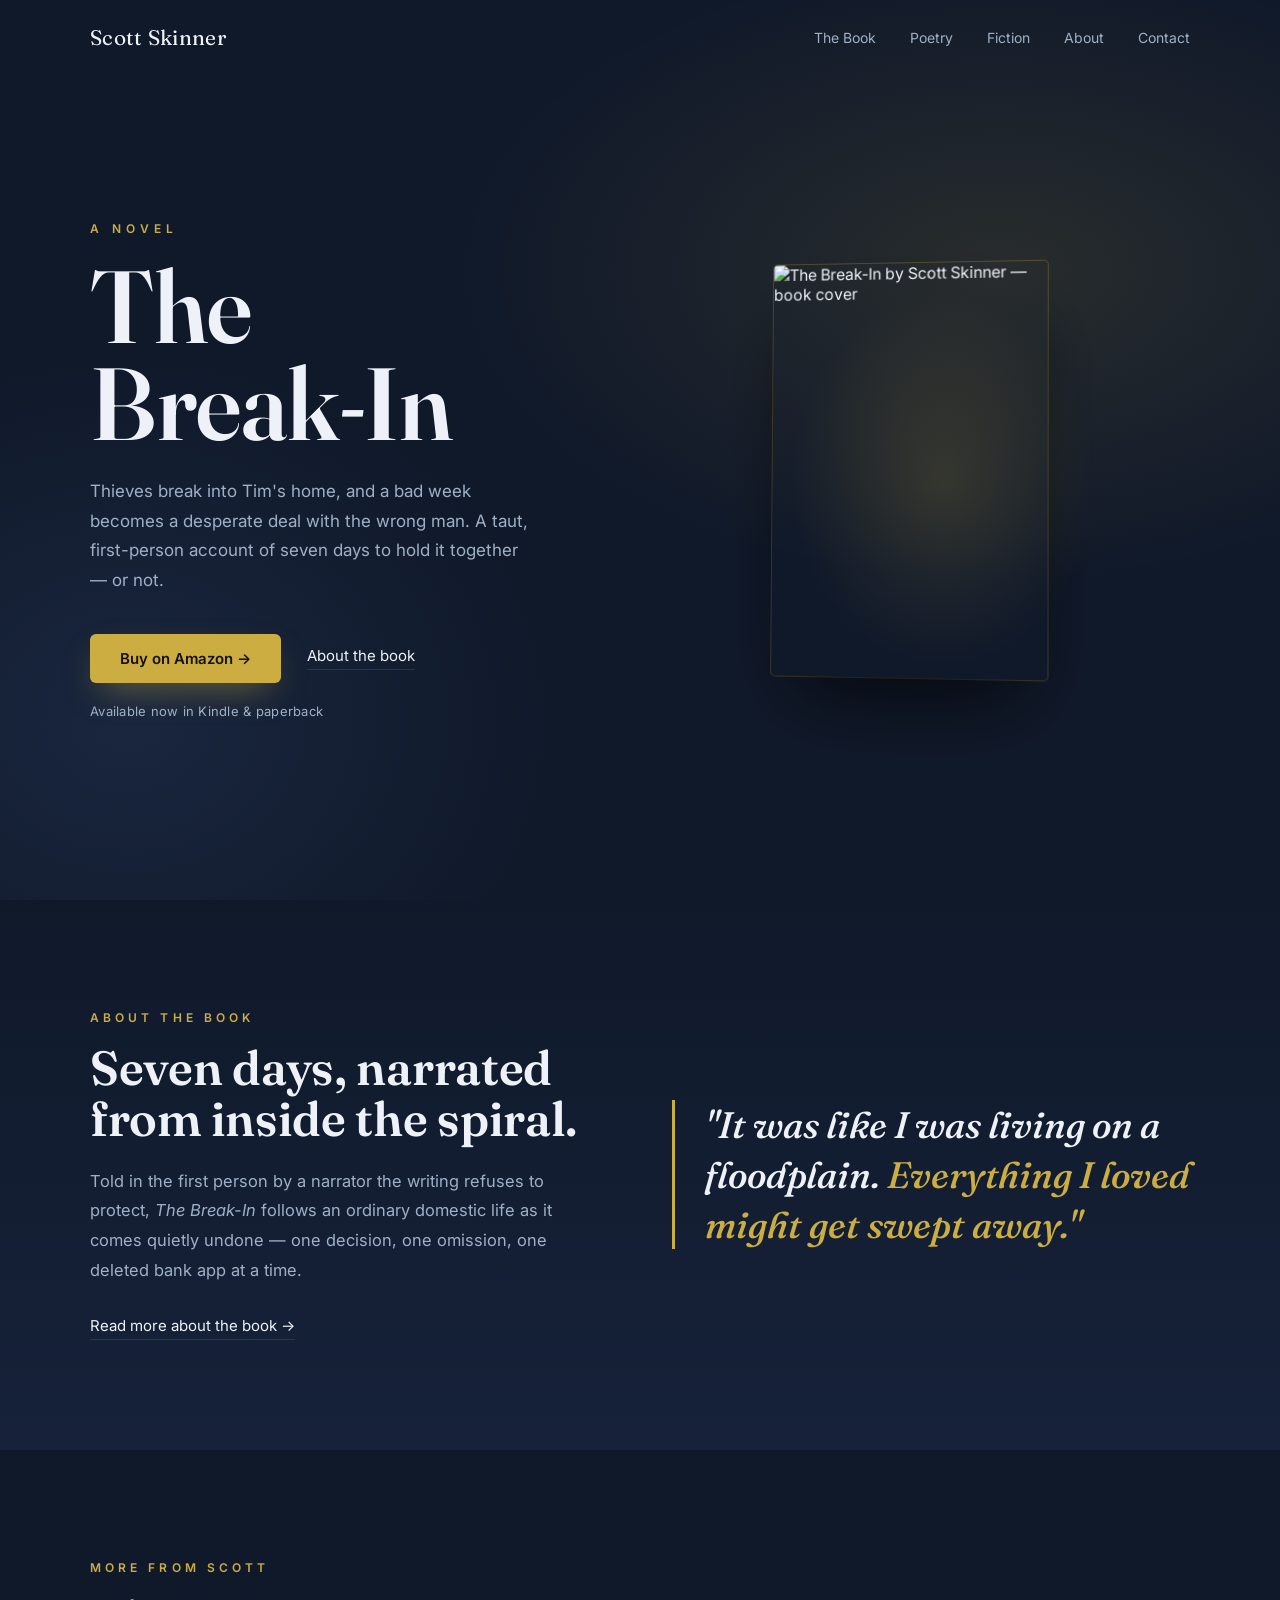
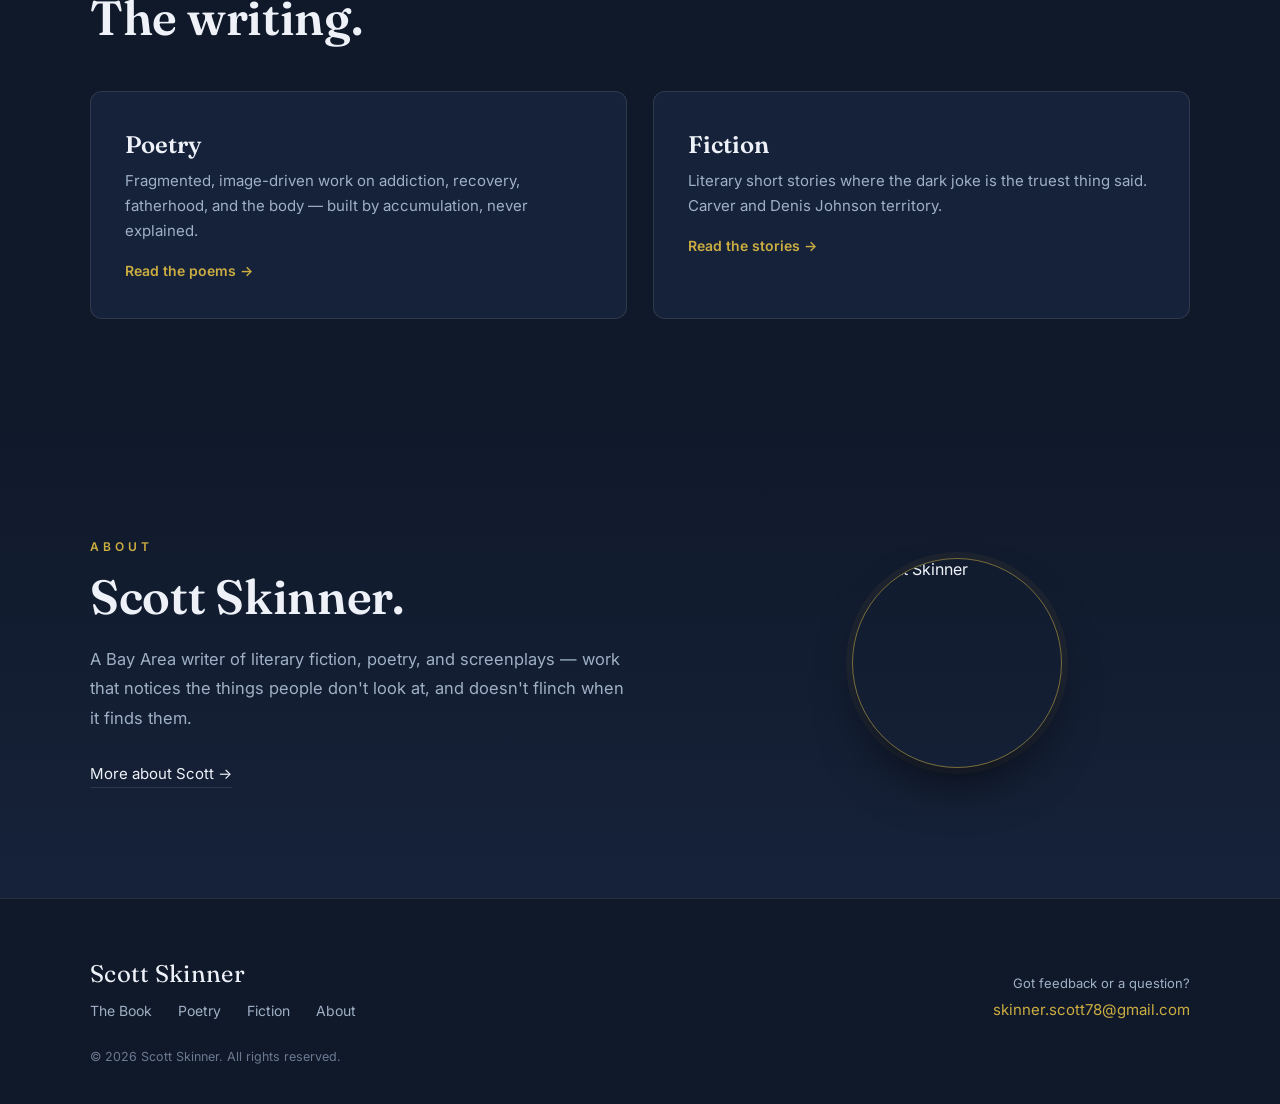
==== index.html @ f98c335e "Add files via upload" ====
<!DOCTYPE html>
<html lang="en">
<head>
<meta charset="UTF-8">
<meta name="viewport" content="width=device-width, initial-scale=1.0">
<title>Scott Skinner — Writer</title>
<meta name="description" content="Scott Skinner — Bay Area writer of literary fiction, poetry, and screenplays. Author of the debut novel The Break-In.">
<link rel="preconnect" href="https://fonts.googleapis.com">
<link rel="preconnect" href="https://fonts.gstatic.com" crossorigin>
<link href="https://fonts.googleapis.com/css2?family=Fraunces:ital,opsz,wght@0,9..144,400;0,9..144,600;0,9..144,700;1,9..144,500&family=Inter:wght@400;500;600&display=swap" rel="stylesheet">
<link rel="stylesheet" href="style.css">
</head>
<body id="top">

<header id="hdr">
  <div class="wrap">
    <nav>
      <a href="index.html" class="brand">Scott Skinner</a>
      <div class="navlinks">
        <a href="book.html">The Book</a>
        <a href="https://blog.skinnerscott.com/blog?category=Poetry">Poetry</a>
        <a href="https://blog.skinnerscott.com/blog?category=Fiction">Fiction</a>
        <a href="about.html">About</a>
        <a href="#contact">Contact</a>
      </div>
      <button class="menu-btn" aria-label="Menu">☰</button>
    </nav>
  </div>
</header>

<main>
  <!-- HERO -->
  <section class="hero">
    <div class="wrap hero-grid">
      <div>
        <div class="eyebrow reveal">A novel</div>
        <h1 class="title reveal d1">The<br>Break-In</h1>
        <p class="lede reveal d2">Thieves break into Tim's home, and a bad week becomes a desperate deal with the wrong man. A taut, first-person account of seven days to hold it together — or not.</p>
        <div class="cta-row reveal d3">
          <a class="btn-gold" href="https://www.amazon.com/dp/B0H1LV3DS9" target="_blank" rel="noopener">Buy on Amazon →</a>
          <a class="btn-ghost" href="book.html">About the book</a>
        </div>
        <div class="formats reveal d3">Available now in Kindle &amp; paperback</div>
      </div>
      <div class="cover-wrap reveal d2">
        <a href="book.html"><img class="cover" alt="The Break-In by Scott Skinner — book cover"
          src="https://images.squarespace-cdn.com/content/v1/5fe2875d1dd9ae186b6ea6d9/cb7688f3-67c5-44fe-8488-13630094ca72/The-Break-In-Generic.jpg?format=1000w"></a>
      </div>
    </div>
  </section>

  <!-- BOOK TEASER -->
  <section class="band book">
    <div class="wrap split">
      <div class="reveal">
        <div class="kicker">About the book</div>
        <h2>Seven days, narrated from inside the spiral.</h2>
        <p>Told in the first person by a narrator the writing refuses to protect, <em>The Break-In</em> follows an ordinary domestic life as it comes quietly undone — one decision, one omission, one deleted bank app at a time.</p>
        <div class="cta-row reveal d2" style="margin-top:30px"><a class="btn-ghost" href="book.html">Read more about the book →</a></div>
      </div>
      <div class="pullquote reveal d2">"It was like I was living on a floodplain. <span>Everything I loved might get swept away."</span></div>
    </div>
  </section>

  <!-- WRITING -->
  <section class="band" id="writing">
    <div class="wrap">
      <div class="kicker reveal">More from Scott</div>
      <h2 class="reveal d1">The writing.</h2>
      <div class="cards">
        <a class="card reveal d1" href="https://blog.skinnerscott.com/blog?category=Poetry">
          <h3>Poetry</h3>
          <p>Fragmented, image-driven work on addiction, recovery, fatherhood, and the body — built by accumulation, never explained.</p>
          <span class="arrow">Read the poems →</span>
        </a>
        <a class="card reveal d2" href="https://blog.skinnerscott.com/blog?category=Fiction">
          <h3>Fiction</h3>
          <p>Literary short stories where the dark joke is the truest thing said. Carver and Denis Johnson territory.</p>
          <span class="arrow">Read the stories →</span>
        </a>
      </div>
    </div>
  </section>

  <!-- ABOUT TEASER -->
  <section class="band book">
    <div class="wrap split lean-left">
      <div class="reveal d1">
        <div class="kicker">About</div>
        <h2>Scott Skinner.</h2>
        <p>A Bay Area writer of literary fiction, poetry, and screenplays — work that notices the things people don't look at, and doesn't flinch when it finds them.</p>
        <div class="cta-row reveal d2" style="margin-top:30px"><a class="btn-ghost" href="about.html">More about Scott →</a></div>
      </div>
      <div class="reveal d2" style="justify-self:center"><img class="portrait" src="https://images.squarespace-cdn.com/content/v1/5fe2875d1dd9ae186b6ea6d9/2b945056-6d78-41c4-bef8-69c7791316b8/IMG_3403.jpeg?format=600w" alt="Scott Skinner"></div>
    </div>
  </section>
</main>

<footer id="contact">
  <div class="wrap">
    <div class="foot">
      <div>
        <a href="index.html" class="brand">Scott Skinner</a>
        <div class="foot-links">
          <a href="book.html">The Book</a>
          <a href="https://blog.skinnerscott.com/blog?category=Poetry">Poetry</a>
          <a href="https://blog.skinnerscott.com/blog?category=Fiction">Fiction</a>
          <a href="about.html">About</a>
        </div>
      </div>
      <div style="text-align:right">
        <div style="font-size:13px;color:var(--muted);margin-bottom:8px">Got feedback or a question?</div>
        <a class="mail" href="mailto:skinner.scott78@gmail.com">skinner.scott78@gmail.com</a>
      </div>
    </div>
    <div class="copy">© <span id="yr"></span> Scott Skinner. All rights reserved.</div>
  </div>
</footer>

<script src="site.js"></script>
</body>
</html>
---- style.css ----
/* ===================================================================
   Scott Skinner — shared site styles
   Edit colours, type, and spacing here once; all pages update.
   =================================================================== */
:root{
  --navy:#10192a;
  --navy-2:#16223a;
  --navy-3:#1d2c47;
  --gold:#cbad41;
  --gold-soft:#d8bf63;
  --ink:#eef2f8;
  --muted:#9fb0c6;
  --line:rgba(255,255,255,.10);
  --serif:'Fraunces',Georgia,serif;
  --sans:'Inter',system-ui,sans-serif;
}
*{margin:0;padding:0;box-sizing:border-box}
html{scroll-behavior:smooth}
body{font-family:var(--sans);background:var(--navy);color:var(--ink);-webkit-font-smoothing:antialiased;overflow-x:hidden}
a{color:inherit;text-decoration:none}
img{display:block;max-width:100%}
.wrap{max-width:1180px;margin:0 auto;padding:0 40px}

/* ---------- nav ---------- */
header{position:fixed;top:0;left:0;right:0;z-index:50;transition:background .4s ease,backdrop-filter .4s ease,border-color .4s ease;border-bottom:1px solid transparent}
header.scrolled{background:rgba(16,25,42,.85);backdrop-filter:blur(12px);border-bottom:1px solid var(--line)}
nav{display:flex;align-items:center;justify-content:space-between;height:74px}
.brand{font-family:var(--serif);font-size:21px;letter-spacing:.3px}
.navlinks{display:flex;gap:34px;font-size:14px;color:var(--muted)}
.navlinks a{position:relative;transition:color .25s}
.navlinks a::after{content:"";position:absolute;left:0;bottom:-6px;height:1px;width:0;background:var(--gold);transition:width .28s ease}
.navlinks a:hover{color:var(--ink)}
.navlinks a:hover::after{width:100%}
.navlinks a.active{color:var(--gold)}
.menu-btn{display:none;background:none;border:0;color:var(--ink);font-size:24px;cursor:pointer}

/* ---------- buttons ---------- */
.btn-gold{display:inline-flex;align-items:center;gap:10px;background:var(--gold);color:#15110a;font-weight:600;font-size:15px;padding:15px 30px;border-radius:6px;transition:transform .2s ease,box-shadow .3s ease,background .25s;box-shadow:0 14px 34px -12px rgba(203,173,65,.55)}
.btn-gold:hover{transform:translateY(-2px);background:var(--gold-soft);box-shadow:0 20px 44px -12px rgba(203,173,65,.7)}
.btn-ghost{font-size:15px;color:var(--ink);border-bottom:1px solid var(--line);padding-bottom:4px;transition:border-color .25s,color .25s}
.btn-ghost:hover{border-color:var(--gold);color:var(--gold)}

/* ---------- generic section ---------- */
section.band{padding:110px 0;position:relative}
.kicker{font-size:12px;font-weight:600;letter-spacing:.34em;text-transform:uppercase;color:var(--gold);margin-bottom:18px}
.eyebrow{font-size:12px;font-weight:600;letter-spacing:.42em;text-transform:uppercase;color:var(--gold);margin-bottom:22px}
h1.title{font-family:var(--serif);font-weight:600;font-size:clamp(3.2rem,8vw,6.4rem);line-height:.94;letter-spacing:-.5px}
h2{font-family:var(--serif);font-weight:600;font-size:clamp(2rem,4vw,3rem);line-height:1.06;letter-spacing:-.3px}
.lede{margin-top:26px;max-width:440px;font-size:17px;line-height:1.75;color:var(--muted)}
.formats{margin-top:20px;font-size:13px;color:var(--muted);letter-spacing:.02em}
.page-pad{padding-top:74px}

/* ---------- hero (home) ---------- */
.hero{position:relative;min-height:100vh;display:flex;align-items:center;padding:120px 0 80px;overflow:hidden}
.hero::before{content:"";position:absolute;inset:0;background:radial-gradient(900px 520px at 78% 30%,rgba(203,173,65,.13),transparent 60%),radial-gradient(700px 600px at 10% 80%,rgba(29,44,71,.7),transparent 60%);pointer-events:none}
.hero-grid{position:relative;display:grid;grid-template-columns:1.05fr .95fr;gap:60px;align-items:center;width:100%}
.cta-row{margin-top:38px;display:flex;align-items:center;gap:26px;flex-wrap:wrap}

/* ---------- cover art ---------- */
.cover-wrap{justify-self:center;position:relative}
.cover-wrap::after{content:"";position:absolute;inset:-30px -30px -50px;background:radial-gradient(closest-side,rgba(203,173,65,.16),transparent 75%);z-index:-1}
.cover{width:min(360px,80%);aspect-ratio:1/1.5;object-fit:cover;border-radius:4px;box-shadow:0 40px 80px -24px rgba(0,0,0,.75),0 0 0 1px rgba(203,173,65,.28);transform:perspective(1400px) rotateY(-7deg) rotateX(2deg);transition:transform .6s cubic-bezier(.2,.7,.2,1)}
.cover-wrap:hover .cover{transform:perspective(1400px) rotateY(0) rotateX(0)}

/* ---------- pull quote ---------- */
.pullquote{font-family:var(--serif);font-style:italic;font-weight:500;font-size:clamp(1.6rem,3vw,2.3rem);line-height:1.35;color:var(--ink);border-left:3px solid var(--gold);padding-left:30px}
.pullquote span{color:var(--gold)}

/* ---------- two-column band ---------- */
.split{display:grid;grid-template-columns:1fr 1fr;gap:64px;align-items:center}
.split.lean-left{grid-template-columns:1.1fr .9fr}
.split p,.prose p{margin-top:22px;font-size:16.5px;line-height:1.8;color:var(--muted);max-width:540px}
.book{background:linear-gradient(180deg,var(--navy),var(--navy-2))}

/* ---------- cards ---------- */
.cards{display:grid;grid-template-columns:repeat(2,1fr);gap:26px;margin-top:48px}
.cards.three{grid-template-columns:repeat(3,1fr)}
.card{display:block;background:var(--navy-2);border:1px solid var(--line);border-radius:12px;padding:38px 34px;transition:transform .3s ease,border-color .3s ease,background .3s}
.card:hover{transform:translateY(-4px);border-color:rgba(203,173,65,.5);background:var(--navy-3)}
.card h3{font-family:var(--serif);font-weight:600;font-size:1.5rem;margin-bottom:10px}
.card p{color:var(--muted);font-size:15px;line-height:1.65}
.card .arrow{display:inline-block;margin-top:18px;color:var(--gold);font-size:14px;font-weight:600}

/* ---------- detail list (book page) ---------- */
.details{margin-top:34px;border-top:1px solid var(--line)}
.details div{display:flex;justify-content:space-between;gap:20px;padding:15px 0;border-bottom:1px solid var(--line);font-size:15px}
.details dt{color:var(--muted)}
.details dd{color:var(--ink);text-align:right}

/* ---------- cta band ---------- */
.cta-band{background:linear-gradient(180deg,var(--navy-2),var(--navy));text-align:center}
.cta-band h2{max-width:680px;margin:0 auto}
.cta-band .cta-row{justify-content:center;margin-top:34px}

/* ---------- monogram ---------- */
.monogram{width:170px;height:170px;border-radius:50%;display:grid;place-items:center;border:1px solid rgba(203,173,65,.5);font-family:var(--serif);font-size:54px;color:var(--gold);background:radial-gradient(closest-side,rgba(203,173,65,.10),transparent)}

/* ---------- author portrait ---------- */
.portrait{width:210px;height:210px;border-radius:50%;object-fit:cover;object-position:50% 22%;border:1px solid rgba(203,173,65,.55);box-shadow:0 26px 54px -20px rgba(0,0,0,.75),0 0 0 6px rgba(203,173,65,.06)}

/* ---------- footer ---------- */
footer{background:var(--navy);border-top:1px solid var(--line);padding:60px 0 40px}
.foot{display:flex;justify-content:space-between;align-items:flex-end;gap:30px;flex-wrap:wrap}
.foot .brand{font-size:24px}
.foot a.mail{color:var(--gold);font-size:15px}
.foot-links{display:flex;gap:26px;font-size:14px;color:var(--muted);margin-top:14px;flex-wrap:wrap}
.copy{font-size:12.5px;color:#6b7a90;margin-top:30px}

/* ---------- reveal ---------- */
.reveal{opacity:0;transform:translateY(26px);transition:opacity .8s ease,transform .8s cubic-bezier(.2,.7,.2,1)}
.reveal.in{opacity:1;transform:none}
.d1{transition-delay:.08s}.d2{transition-delay:.16s}.d3{transition-delay:.24s}

/* ---------- responsive ---------- */
@media(max-width:880px){
  .wrap{padding:0 24px}
  .navlinks{display:none}
  .menu-btn{display:block}
  .hero-grid,.split,.split.lean-left{grid-template-columns:1fr;gap:48px}
  .cover-wrap{order:-1}
  .cover{transform:none}
  .cards,.cards.three{grid-template-columns:1fr;gap:24px}
  section.band{padding:80px 0}
  .foot{align-items:flex-start}
  .foot>div:last-child{text-align:left!important}
  .menu-btn{z-index:60;line-height:1}
  header.nav-open{background:rgba(16,25,42,.97);backdrop-filter:blur(12px);border-bottom:1px solid var(--line)}
  header.nav-open .navlinks{
    display:flex;flex-direction:column;gap:0;
    position:absolute;top:74px;left:0;right:0;
    background:var(--navy-2);border-bottom:1px solid var(--line);
    padding:4px 24px 16px;
  }
  header.nav-open .navlinks a{padding:15px 2px;font-size:16px;color:var(--ink);border-bottom:1px solid var(--line)}
  header.nav-open .navlinks a::after{display:none}
}
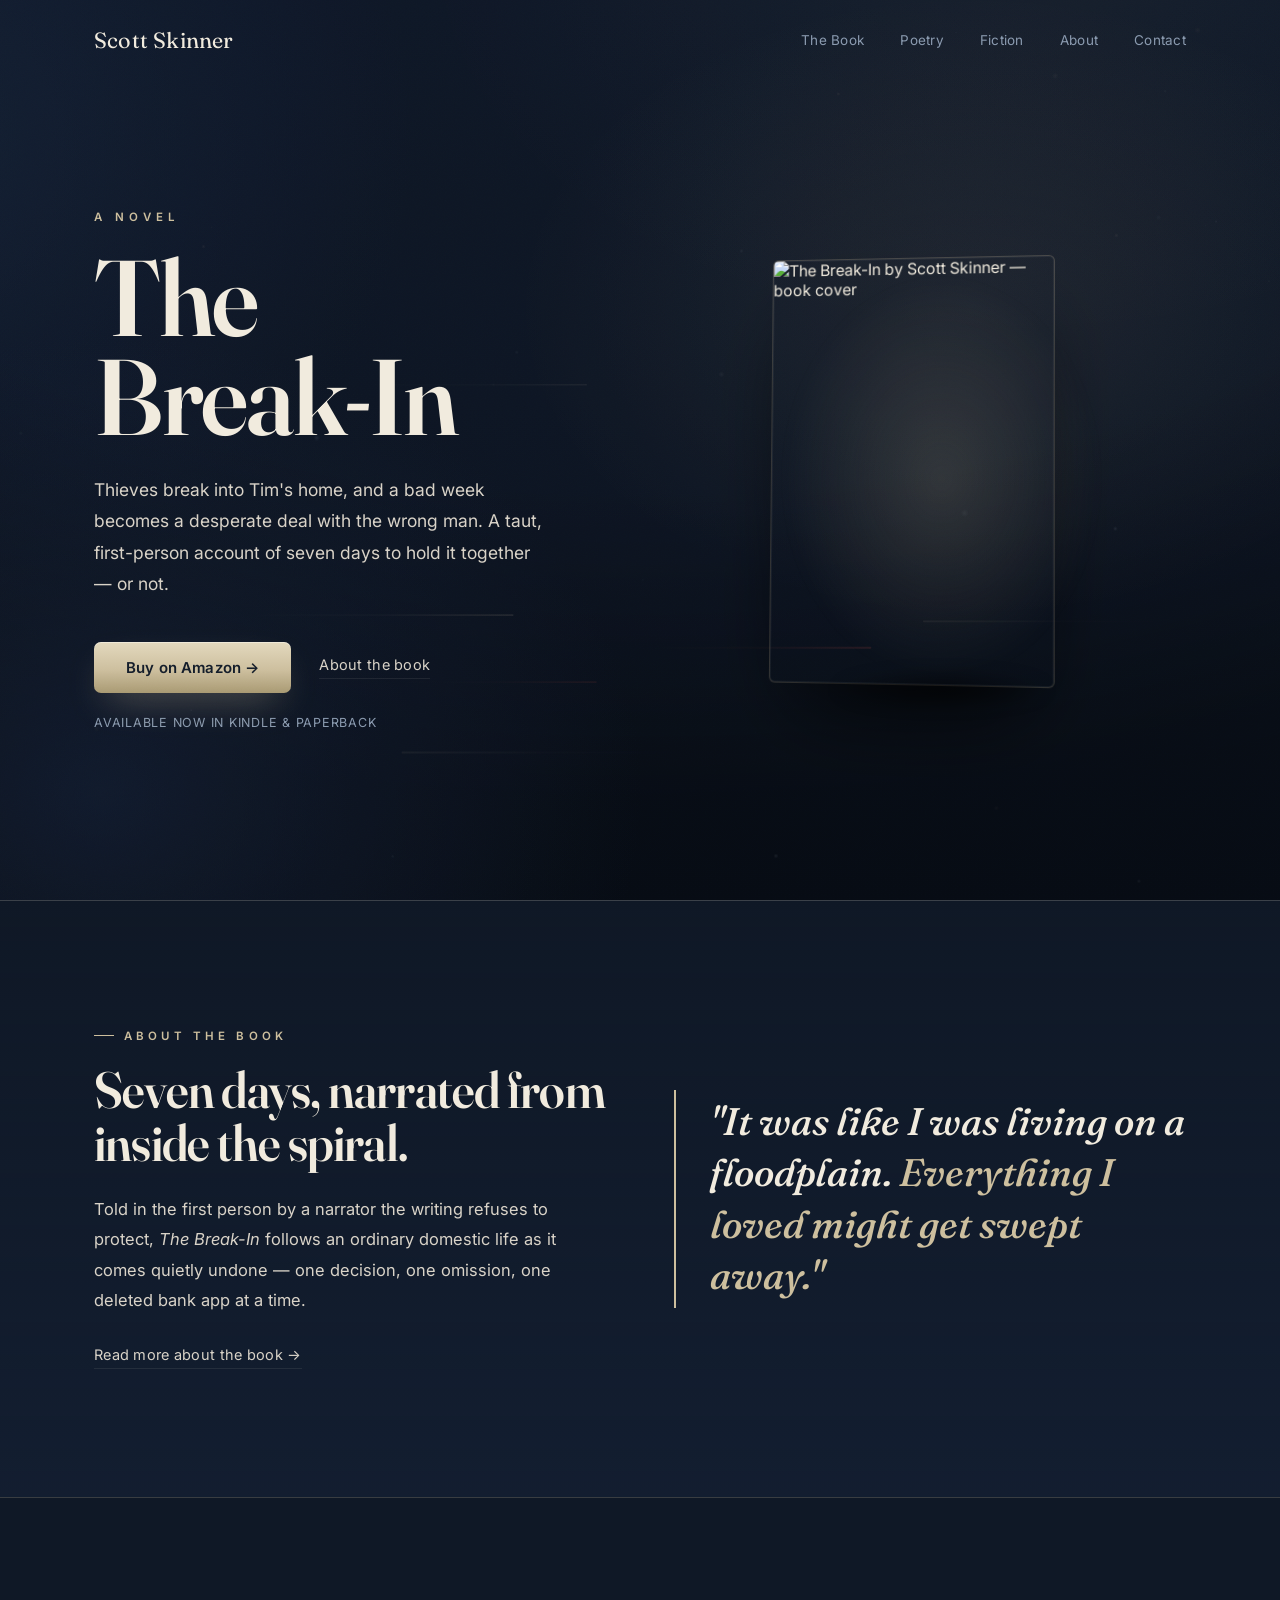
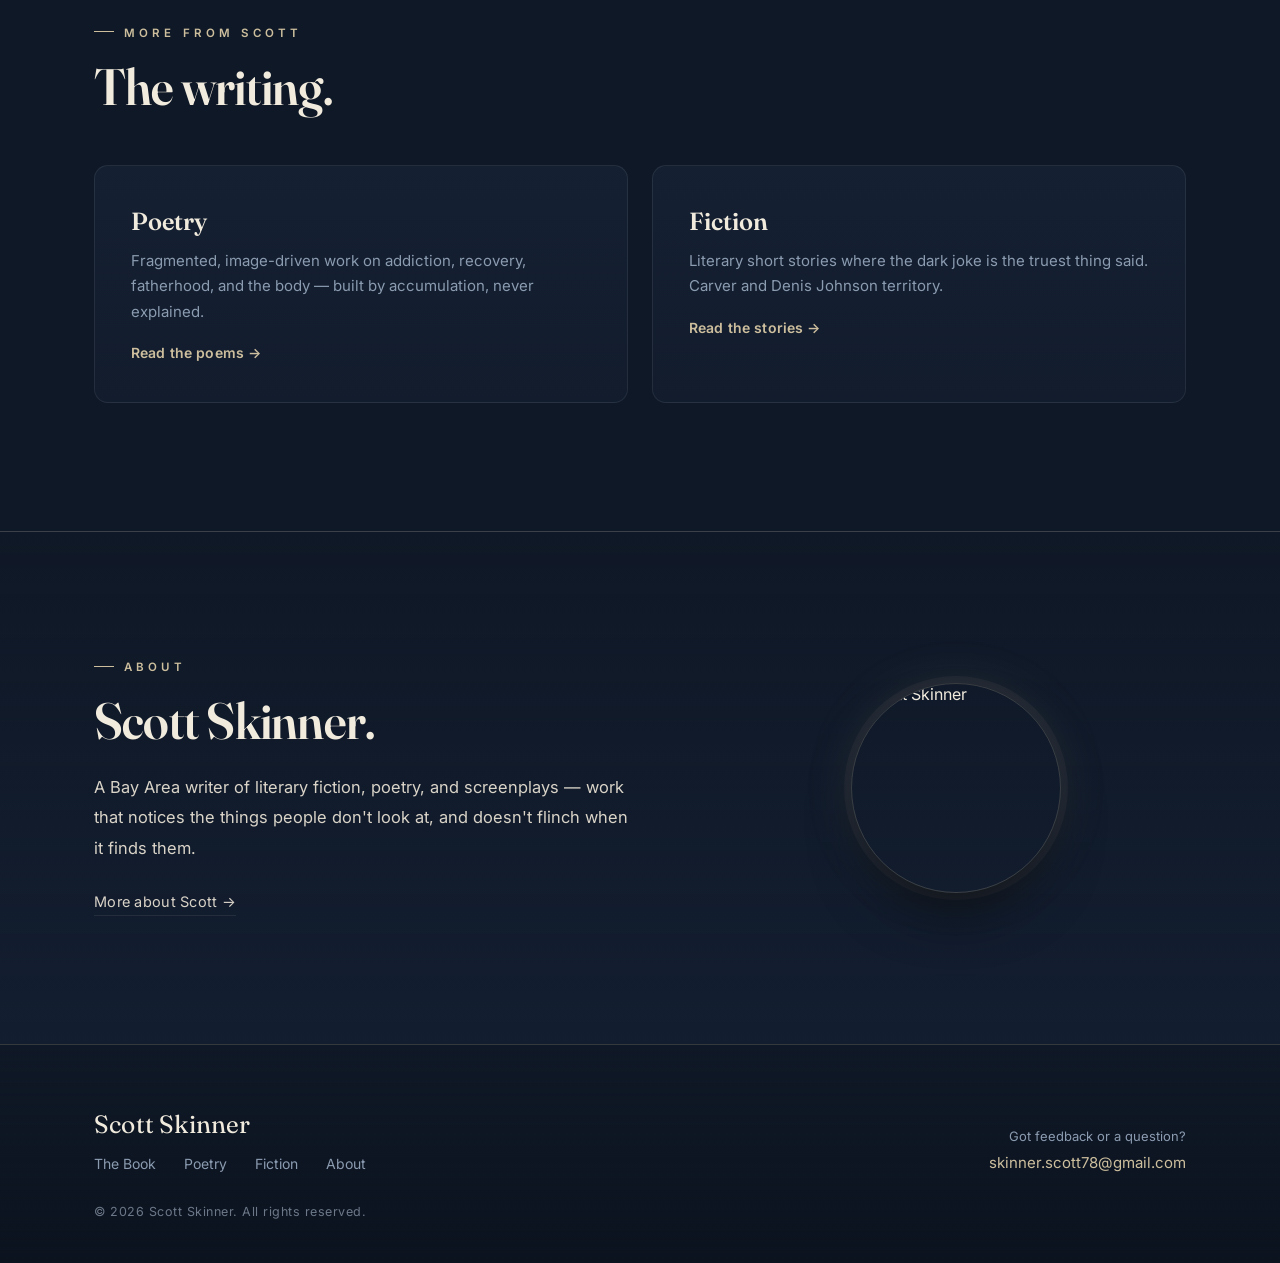
==== commit 1173b338: "Add files via upload" ====
--- a/index.html
+++ b/index.html
@@ -30,7 +30,7 @@
 
 <main>
   <!-- HERO -->
-  <section class="hero">
+  <section class="hero" data-fx>
     <div class="wrap hero-grid">
       <div>
         <div class="eyebrow reveal">A novel</div>
--- a/style.css
+++ b/style.css
@@ -1,136 +1,209 @@
 /* ===================================================================
-   Scott Skinner — shared site styles
+   Scott Skinner — shared site styles  ("Midnight & Bone")
+   Deep navy + warm bone + a muted sand/parchment accent (no Cal gold).
    Edit colours, type, and spacing here once; all pages update.
    =================================================================== */
 :root{
-  --navy:#10192a;
-  --navy-2:#16223a;
-  --navy-3:#1d2c47;
-  --gold:#cbad41;
-  --gold-soft:#d8bf63;
-  --ink:#eef2f8;
-  --muted:#9fb0c6;
-  --line:rgba(255,255,255,.10);
+  --navy:#0f1826;
+  --navy-1:#121c2c;
+  --navy-2:#16233a;
+  --navy-3:#1d2c45;
+  --bone:#f1ebde;
+  --bone-dim:#d9d3c8;
+  --muted:#8b9bb0;
+  --sand:#cdbf9e;
+  --sand-soft:#e3d9be;
+  --sand-deep:#a99a73;
+  --ink:#141d2a;
+  --line:rgba(241,235,222,.08);
+  --line-sand:rgba(205,191,158,.22);
   --serif:'Fraunces',Georgia,serif;
   --sans:'Inter',system-ui,sans-serif;
+  --ease:cubic-bezier(.2,.7,.2,1);
 }
 *{margin:0;padding:0;box-sizing:border-box}
 html{scroll-behavior:smooth}
-body{font-family:var(--sans);background:var(--navy);color:var(--ink);-webkit-font-smoothing:antialiased;overflow-x:hidden}
+body{
+  font-family:var(--sans);
+  color:var(--bone);
+  background:var(--navy);
+  background-image:
+    radial-gradient(1100px 700px at 80% -5%, rgba(205,191,158,.06), transparent 55%),
+    radial-gradient(900px 820px at -10% 15%, rgba(29,44,71,.55), transparent 60%),
+    linear-gradient(180deg,#101a2a 0%, #0f1826 45%, #0c1420 100%);
+  background-attachment:fixed;
+  -webkit-font-smoothing:antialiased;
+  text-rendering:optimizeLegibility;
+  overflow-x:hidden;
+}
+/* film grain — the quiet "expensive" tell */
+body::after{
+  content:"";position:fixed;inset:0;z-index:3;pointer-events:none;
+  opacity:.045;mix-blend-mode:soft-light;
+  background-image:url("data:image/svg+xml,%3Csvg xmlns='http://www.w3.org/2000/svg' width='220' height='220'%3E%3Cfilter id='n'%3E%3CfeTurbulence type='fractalNoise' baseFrequency='0.9' numOctaves='2' stitchTiles='stitch'/%3E%3C/filter%3E%3Crect width='100%25' height='100%25' filter='url(%23n)'/%3E%3C/svg%3E");
+}
 a{color:inherit;text-decoration:none}
 img{display:block;max-width:100%}
-.wrap{max-width:1180px;margin:0 auto;padding:0 40px}
+.wrap{max-width:1180px;margin:0 auto;padding:0 44px}
+
+/* ambient layer — mounted only into a [data-fx] section (hero + book-page top) */
+[data-fx]{position:relative}
+[data-fx] > canvas.fxc{position:absolute;inset:0;z-index:0;pointer-events:none;opacity:.72}
+[data-fx] > .wrap{position:relative;z-index:1}
+
+/* scroll progress */
+.scroll-progress{position:fixed;top:0;left:0;height:2px;width:0;z-index:60;
+  background:linear-gradient(90deg,var(--sand-deep),var(--sand),var(--sand-soft));
+  box-shadow:0 0 12px rgba(205,191,158,.45)}
 
 /* ---------- nav ---------- */
-header{position:fixed;top:0;left:0;right:0;z-index:50;transition:background .4s ease,backdrop-filter .4s ease,border-color .4s ease;border-bottom:1px solid transparent}
-header.scrolled{background:rgba(16,25,42,.85);backdrop-filter:blur(12px);border-bottom:1px solid var(--line)}
-nav{display:flex;align-items:center;justify-content:space-between;height:74px}
-.brand{font-family:var(--serif);font-size:21px;letter-spacing:.3px}
-.navlinks{display:flex;gap:34px;font-size:14px;color:var(--muted)}
-.navlinks a{position:relative;transition:color .25s}
-.navlinks a::after{content:"";position:absolute;left:0;bottom:-6px;height:1px;width:0;background:var(--gold);transition:width .28s ease}
-.navlinks a:hover{color:var(--ink)}
+header{position:fixed;top:0;left:0;right:0;z-index:50;transition:background .45s var(--ease),backdrop-filter .45s var(--ease),border-color .45s var(--ease)}
+header.scrolled{background:rgba(15,24,38,.72);backdrop-filter:blur(14px) saturate(120%);border-bottom:1px solid var(--line)}
+nav{display:flex;align-items:center;justify-content:space-between;height:80px}
+.brand{font-family:var(--serif);font-size:22px;letter-spacing:.2px;font-variation-settings:"opsz" 40}
+.navlinks{display:flex;gap:36px;font-size:13.5px;letter-spacing:.02em;color:var(--muted)}
+.navlinks a{position:relative;transition:color .25s var(--ease)}
+.navlinks a::after{content:"";position:absolute;left:0;bottom:-7px;height:1px;width:0;background:var(--sand);transition:width .3s var(--ease)}
+.navlinks a:hover{color:var(--bone)}
 .navlinks a:hover::after{width:100%}
-.navlinks a.active{color:var(--gold)}
-.menu-btn{display:none;background:none;border:0;color:var(--ink);font-size:24px;cursor:pointer}
+.navlinks a.active{color:var(--sand)}
+.menu-btn{display:none;background:none;border:0;color:var(--bone);font-size:24px;cursor:pointer}
 
 /* ---------- buttons ---------- */
-.btn-gold{display:inline-flex;align-items:center;gap:10px;background:var(--gold);color:#15110a;font-weight:600;font-size:15px;padding:15px 30px;border-radius:6px;transition:transform .2s ease,box-shadow .3s ease,background .25s;box-shadow:0 14px 34px -12px rgba(203,173,65,.55)}
-.btn-gold:hover{transform:translateY(-2px);background:var(--gold-soft);box-shadow:0 20px 44px -12px rgba(203,173,65,.7)}
-.btn-ghost{font-size:15px;color:var(--ink);border-bottom:1px solid var(--line);padding-bottom:4px;transition:border-color .25s,color .25s}
-.btn-ghost:hover{border-color:var(--gold);color:var(--gold)}
+.btn-gold{position:relative;display:inline-flex;align-items:center;gap:10px;
+  background:linear-gradient(180deg,var(--sand-soft),var(--sand) 55%,var(--sand-deep));
+  color:var(--ink);font-weight:600;font-size:15px;letter-spacing:.01em;padding:16px 32px;border-radius:7px;
+  box-shadow:0 16px 38px -14px rgba(205,191,158,.45),inset 0 1px 0 rgba(255,255,255,.4);
+  transition:transform .25s var(--ease),box-shadow .35s var(--ease),filter .25s var(--ease);overflow:hidden}
+.btn-gold::before{content:"";position:absolute;top:0;left:-120%;width:60%;height:100%;
+  background:linear-gradient(100deg,transparent,rgba(255,255,255,.5),transparent);transform:skewX(-18deg);transition:left .7s var(--ease)}
+.btn-gold:hover{transform:translateY(-3px);box-shadow:0 24px 50px -14px rgba(205,191,158,.6),inset 0 1px 0 rgba(255,255,255,.5);filter:brightness(1.03)}
+.btn-gold:hover::before{left:130%}
+.btn-ghost{font-size:14.5px;letter-spacing:.02em;color:var(--bone-dim);border-bottom:1px solid var(--line);padding-bottom:5px;transition:border-color .3s var(--ease),color .3s var(--ease)}
+.btn-ghost:hover{border-color:var(--sand);color:var(--sand)}
 
 /* ---------- generic section ---------- */
-section.band{padding:110px 0;position:relative}
-.kicker{font-size:12px;font-weight:600;letter-spacing:.34em;text-transform:uppercase;color:var(--gold);margin-bottom:18px}
-.eyebrow{font-size:12px;font-weight:600;letter-spacing:.42em;text-transform:uppercase;color:var(--gold);margin-bottom:22px}
-h1.title{font-family:var(--serif);font-weight:600;font-size:clamp(3.2rem,8vw,6.4rem);line-height:.94;letter-spacing:-.5px}
-h2{font-family:var(--serif);font-weight:600;font-size:clamp(2rem,4vw,3rem);line-height:1.06;letter-spacing:-.3px}
-.lede{margin-top:26px;max-width:440px;font-size:17px;line-height:1.75;color:var(--muted)}
-.formats{margin-top:20px;font-size:13px;color:var(--muted);letter-spacing:.02em}
-.page-pad{padding-top:74px}
+section.band{padding:128px 0;position:relative}
+.band+ .band, section.book, section.cta-band{border-top:1px solid var(--line-sand)}
+.kicker{position:relative;font-size:11.5px;font-weight:600;letter-spacing:.36em;text-transform:uppercase;color:var(--sand);margin-bottom:20px;padding-left:30px}
+.kicker::before{content:"";position:absolute;left:0;top:.5em;width:20px;height:1px;background:var(--sand)}
+.eyebrow{font-size:11.5px;font-weight:600;letter-spacing:.44em;text-transform:uppercase;color:var(--sand);margin-bottom:24px}
+h1.title{font-family:var(--serif);font-weight:600;font-size:clamp(3.4rem,8.4vw,7rem);line-height:.92;letter-spacing:-.022em;font-variation-settings:"opsz" 144}
+h2{font-family:var(--serif);font-weight:600;font-size:clamp(2.1rem,4.2vw,3.2rem);line-height:1.04;letter-spacing:-.015em;font-variation-settings:"opsz" 110}
+.lede{margin-top:28px;max-width:450px;font-size:17.5px;line-height:1.8;color:var(--bone-dim)}
+.formats{margin-top:22px;font-size:12.5px;letter-spacing:.06em;text-transform:uppercase;color:var(--muted)}
+.page-pad{padding-top:80px}
 
 /* ---------- hero (home) ---------- */
-.hero{position:relative;min-height:100vh;display:flex;align-items:center;padding:120px 0 80px;overflow:hidden}
-.hero::before{content:"";position:absolute;inset:0;background:radial-gradient(900px 520px at 78% 30%,rgba(203,173,65,.13),transparent 60%),radial-gradient(700px 600px at 10% 80%,rgba(29,44,71,.7),transparent 60%);pointer-events:none}
-.hero-grid{position:relative;display:grid;grid-template-columns:1.05fr .95fr;gap:60px;align-items:center;width:100%}
-.cta-row{margin-top:38px;display:flex;align-items:center;gap:26px;flex-wrap:wrap}
+.hero{position:relative;min-height:100vh;display:flex;align-items:center;padding:130px 0 90px;overflow:hidden}
+.hero::before{content:"";position:absolute;inset:0;pointer-events:none;
+  background:
+    radial-gradient(760px 520px at 76% 34%, rgba(205,191,158,.1), transparent 60%),
+    radial-gradient(900px 760px at 8% 88%, rgba(29,44,71,.55), transparent 60%),
+    radial-gradient(120% 90% at 50% 0%, transparent 60%, rgba(0,0,0,.4) 100%)}
+.hero-grid{position:relative;display:grid;grid-template-columns:1.05fr .95fr;gap:64px;align-items:center;width:100%}
+.cta-row{margin-top:42px;display:flex;align-items:center;gap:28px;flex-wrap:wrap}
 
 /* ---------- cover art ---------- */
-.cover-wrap{justify-self:center;position:relative}
-.cover-wrap::after{content:"";position:absolute;inset:-30px -30px -50px;background:radial-gradient(closest-side,rgba(203,173,65,.16),transparent 75%);z-index:-1}
-.cover{width:min(360px,80%);aspect-ratio:1/1.5;object-fit:cover;border-radius:4px;box-shadow:0 40px 80px -24px rgba(0,0,0,.75),0 0 0 1px rgba(203,173,65,.28);transform:perspective(1400px) rotateY(-7deg) rotateX(2deg);transition:transform .6s cubic-bezier(.2,.7,.2,1)}
-.cover-wrap:hover .cover{transform:perspective(1400px) rotateY(0) rotateX(0)}
+.cover-wrap{justify-self:center;position:relative;perspective:1300px}
+.cover-wrap::before{content:"";position:absolute;inset:-12% -12% -16%;z-index:-1;
+  background:radial-gradient(closest-side,rgba(205,191,158,.16),rgba(205,191,158,.04) 55%,transparent 75%);
+  filter:blur(6px)}
+.cover-wrap::after{content:"";position:absolute;left:8%;right:8%;bottom:-7%;height:11%;z-index:-1;
+  background:radial-gradient(closest-side,rgba(0,0,0,.6),transparent 75%);filter:blur(8px)}
+.cover{width:min(370px,82%);aspect-ratio:1/1.5;object-fit:cover;border-radius:5px;
+  box-shadow:0 48px 90px -28px rgba(0,0,0,.8),0 0 0 1px rgba(205,191,158,.26),inset 0 0 0 1px rgba(255,255,255,.05);
+  transform:perspective(1300px) rotateY(-7deg) rotateX(2.5deg);
+  transition:transform .5s var(--ease),box-shadow .5s var(--ease);will-change:transform}
 
 /* ---------- pull quote ---------- */
-.pullquote{font-family:var(--serif);font-style:italic;font-weight:500;font-size:clamp(1.6rem,3vw,2.3rem);line-height:1.35;color:var(--ink);border-left:3px solid var(--gold);padding-left:30px}
-.pullquote span{color:var(--gold)}
+.pullquote{position:relative;font-family:var(--serif);font-style:italic;font-weight:500;
+  font-size:clamp(1.7rem,3vw,2.5rem);line-height:1.34;color:var(--bone);border-left:2px solid var(--sand);padding:6px 0 6px 34px}
+.pullquote span{color:var(--sand)}
 
 /* ---------- two-column band ---------- */
-.split{display:grid;grid-template-columns:1fr 1fr;gap:64px;align-items:center}
+.split{display:grid;grid-template-columns:1fr 1fr;gap:68px;align-items:center}
 .split.lean-left{grid-template-columns:1.1fr .9fr}
-.split p,.prose p{margin-top:22px;font-size:16.5px;line-height:1.8;color:var(--muted);max-width:540px}
-.book{background:linear-gradient(180deg,var(--navy),var(--navy-2))}
+.split p,.prose p{margin-top:24px;font-size:16.5px;line-height:1.85;color:var(--bone-dim);max-width:540px}
+.book{background:linear-gradient(180deg,rgba(22,35,58,0),rgba(22,35,58,.5))}
 
 /* ---------- cards ---------- */
-.cards{display:grid;grid-template-columns:repeat(2,1fr);gap:26px;margin-top:48px}
+.cards{display:grid;grid-template-columns:repeat(2,1fr);gap:24px;margin-top:52px}
 .cards.three{grid-template-columns:repeat(3,1fr)}
-.card{display:block;background:var(--navy-2);border:1px solid var(--line);border-radius:12px;padding:38px 34px;transition:transform .3s ease,border-color .3s ease,background .3s}
-.card:hover{transform:translateY(-4px);border-color:rgba(203,173,65,.5);background:var(--navy-3)}
-.card h3{font-family:var(--serif);font-weight:600;font-size:1.5rem;margin-bottom:10px}
-.card p{color:var(--muted);font-size:15px;line-height:1.65}
-.card .arrow{display:inline-block;margin-top:18px;color:var(--gold);font-size:14px;font-weight:600}
+.card{position:relative;display:block;border:1px solid var(--line);border-radius:14px;padding:40px 36px;overflow:hidden;
+  background:linear-gradient(180deg,rgba(29,44,69,.4),rgba(22,35,58,.4));
+  transition:transform .4s var(--ease),border-color .4s var(--ease),box-shadow .4s var(--ease)}
+.card::before{content:"";position:absolute;inset:0;border-radius:14px;opacity:0;pointer-events:none;
+  background:radial-gradient(420px 220px at 50% -10%,rgba(205,191,158,.1),transparent 70%);transition:opacity .4s var(--ease)}
+.card:hover{transform:translateY(-6px);border-color:var(--line-sand);box-shadow:0 30px 60px -30px rgba(0,0,0,.7)}
+.card:hover::before{opacity:1}
+.card h3{font-family:var(--serif);font-weight:600;font-size:1.55rem;margin-bottom:12px;font-variation-settings:"opsz" 60}
+.card p{color:var(--muted);font-size:15px;line-height:1.7}
+.card .arrow{display:inline-block;margin-top:20px;color:var(--sand);font-size:14px;font-weight:600;letter-spacing:.01em;transition:transform .3s var(--ease)}
+.card:hover .arrow{transform:translateX(5px)}
 
 /* ---------- detail list (book page) ---------- */
-.details{margin-top:34px;border-top:1px solid var(--line)}
-.details div{display:flex;justify-content:space-between;gap:20px;padding:15px 0;border-bottom:1px solid var(--line);font-size:15px}
-.details dt{color:var(--muted)}
-.details dd{color:var(--ink);text-align:right}
+.details{margin-top:38px;border-top:1px solid var(--line-sand)}
+.details div{display:flex;justify-content:space-between;gap:20px;padding:16px 0;border-bottom:1px solid var(--line);font-size:15px}
+.details dt{color:var(--muted);letter-spacing:.02em}
+.details dd{color:var(--bone);text-align:right;font-variation-settings:"opsz" 30}
 
 /* ---------- cta band ---------- */
-.cta-band{background:linear-gradient(180deg,var(--navy-2),var(--navy));text-align:center}
-.cta-band h2{max-width:680px;margin:0 auto}
-.cta-band .cta-row{justify-content:center;margin-top:34px}
+.cta-band{background:linear-gradient(180deg,rgba(22,35,58,.5),rgba(15,24,38,0));text-align:center}
+.cta-band h2{max-width:700px;margin:0 auto}
+.cta-band .cta-row{justify-content:center;margin-top:38px}
 
 /* ---------- monogram ---------- */
-.monogram{width:170px;height:170px;border-radius:50%;display:grid;place-items:center;border:1px solid rgba(203,173,65,.5);font-family:var(--serif);font-size:54px;color:var(--gold);background:radial-gradient(closest-side,rgba(203,173,65,.10),transparent)}
+.monogram{width:170px;height:170px;border-radius:50%;display:grid;place-items:center;border:1px solid var(--line-sand);font-family:var(--serif);font-size:54px;color:var(--sand);background:radial-gradient(closest-side,rgba(205,191,158,.1),transparent)}
 
 /* ---------- author portrait ---------- */
-.portrait{width:210px;height:210px;border-radius:50%;object-fit:cover;object-position:50% 22%;border:1px solid rgba(203,173,65,.55);box-shadow:0 26px 54px -20px rgba(0,0,0,.75),0 0 0 6px rgba(203,173,65,.06)}
+.portrait{width:210px;height:210px;border-radius:50%;object-fit:cover;object-position:50% 22%;border:1px solid var(--line-sand);
+  box-shadow:0 30px 60px -22px rgba(0,0,0,.8),0 0 0 7px rgba(205,191,158,.06),0 0 60px -10px rgba(205,191,158,.16)}
 
 /* ---------- footer ---------- */
-footer{background:var(--navy);border-top:1px solid var(--line);padding:60px 0 40px}
+footer{background:linear-gradient(180deg,rgba(15,24,38,0),rgba(11,18,30,.85));border-top:1px solid var(--line-sand);padding:64px 0 44px}
 .foot{display:flex;justify-content:space-between;align-items:flex-end;gap:30px;flex-wrap:wrap}
-.foot .brand{font-size:24px}
-.foot a.mail{color:var(--gold);font-size:15px}
-.foot-links{display:flex;gap:26px;font-size:14px;color:var(--muted);margin-top:14px;flex-wrap:wrap}
-.copy{font-size:12.5px;color:#6b7a90;margin-top:30px}
+.foot .brand{font-size:25px}
+.foot a.mail{color:var(--sand);font-size:15px;border-bottom:1px solid transparent;transition:border-color .3s var(--ease)}
+.foot a.mail:hover{border-color:var(--sand)}
+.foot-links{display:flex;gap:28px;font-size:14px;color:var(--muted);margin-top:16px;flex-wrap:wrap}
+.foot-links a{transition:color .25s var(--ease)}
+.foot-links a:hover{color:var(--bone)}
+.copy{font-size:12.5px;letter-spacing:.04em;color:#6c7888;margin-top:32px}
 
 /* ---------- reveal ---------- */
-.reveal{opacity:0;transform:translateY(26px);transition:opacity .8s ease,transform .8s cubic-bezier(.2,.7,.2,1)}
-.reveal.in{opacity:1;transform:none}
-.d1{transition-delay:.08s}.d2{transition-delay:.16s}.d3{transition-delay:.24s}
+.reveal{opacity:0;transform:translateY(30px);filter:blur(6px);transition:opacity 1s var(--ease),transform 1s var(--ease),filter 1s var(--ease)}
+.reveal.in{opacity:1;transform:none;filter:none}
+.d1{transition-delay:.1s}.d2{transition-delay:.2s}.d3{transition-delay:.3s}.d4{transition-delay:.4s}
+
+@media(prefers-reduced-motion:reduce){
+  .reveal{transition:none;opacity:1;transform:none;filter:none}
+  html{scroll-behavior:auto}
+}
 
 /* ---------- responsive ---------- */
 @media(max-width:880px){
   .wrap{padding:0 24px}
   .navlinks{display:none}
   .menu-btn{display:block}
+  nav{height:72px}
   .hero-grid,.split,.split.lean-left{grid-template-columns:1fr;gap:48px}
   .cover-wrap{order:-1}
   .cover{transform:none}
-  .cards,.cards.three{grid-template-columns:1fr;gap:24px}
-  section.band{padding:80px 0}
+  .cards,.cards.three{grid-template-columns:1fr;gap:20px}
+  section.band{padding:88px 0}
   .foot{align-items:flex-start}
   .foot>div:last-child{text-align:left!important}
   .menu-btn{z-index:60;line-height:1}
-  header.nav-open{background:rgba(16,25,42,.97);backdrop-filter:blur(12px);border-bottom:1px solid var(--line)}
+  /* solid bg (no backdrop-filter) — backdrop-filter on a fixed header
+     swallows taps on the menu links in iOS Safari */
+  header.nav-open{background:#15233a;backdrop-filter:none;-webkit-backdrop-filter:none;border-bottom:1px solid var(--line)}
   header.nav-open .navlinks{
     display:flex;flex-direction:column;gap:0;
-    position:absolute;top:74px;left:0;right:0;
-    background:var(--navy-2);border-bottom:1px solid var(--line);
-    padding:4px 24px 16px;
+    position:absolute;top:72px;left:0;right:0;
+    background:#15233a;border-bottom:1px solid var(--line);
+    padding:4px 24px 18px;
   }
-  header.nav-open .navlinks a{padding:15px 2px;font-size:16px;color:var(--ink);border-bottom:1px solid var(--line)}
+  header.nav-open .navlinks a{display:block;position:relative;z-index:1;padding:16px 2px;font-size:16px;color:var(--bone);border-bottom:1px solid var(--line)}
   header.nav-open .navlinks a::after{display:none}
 }
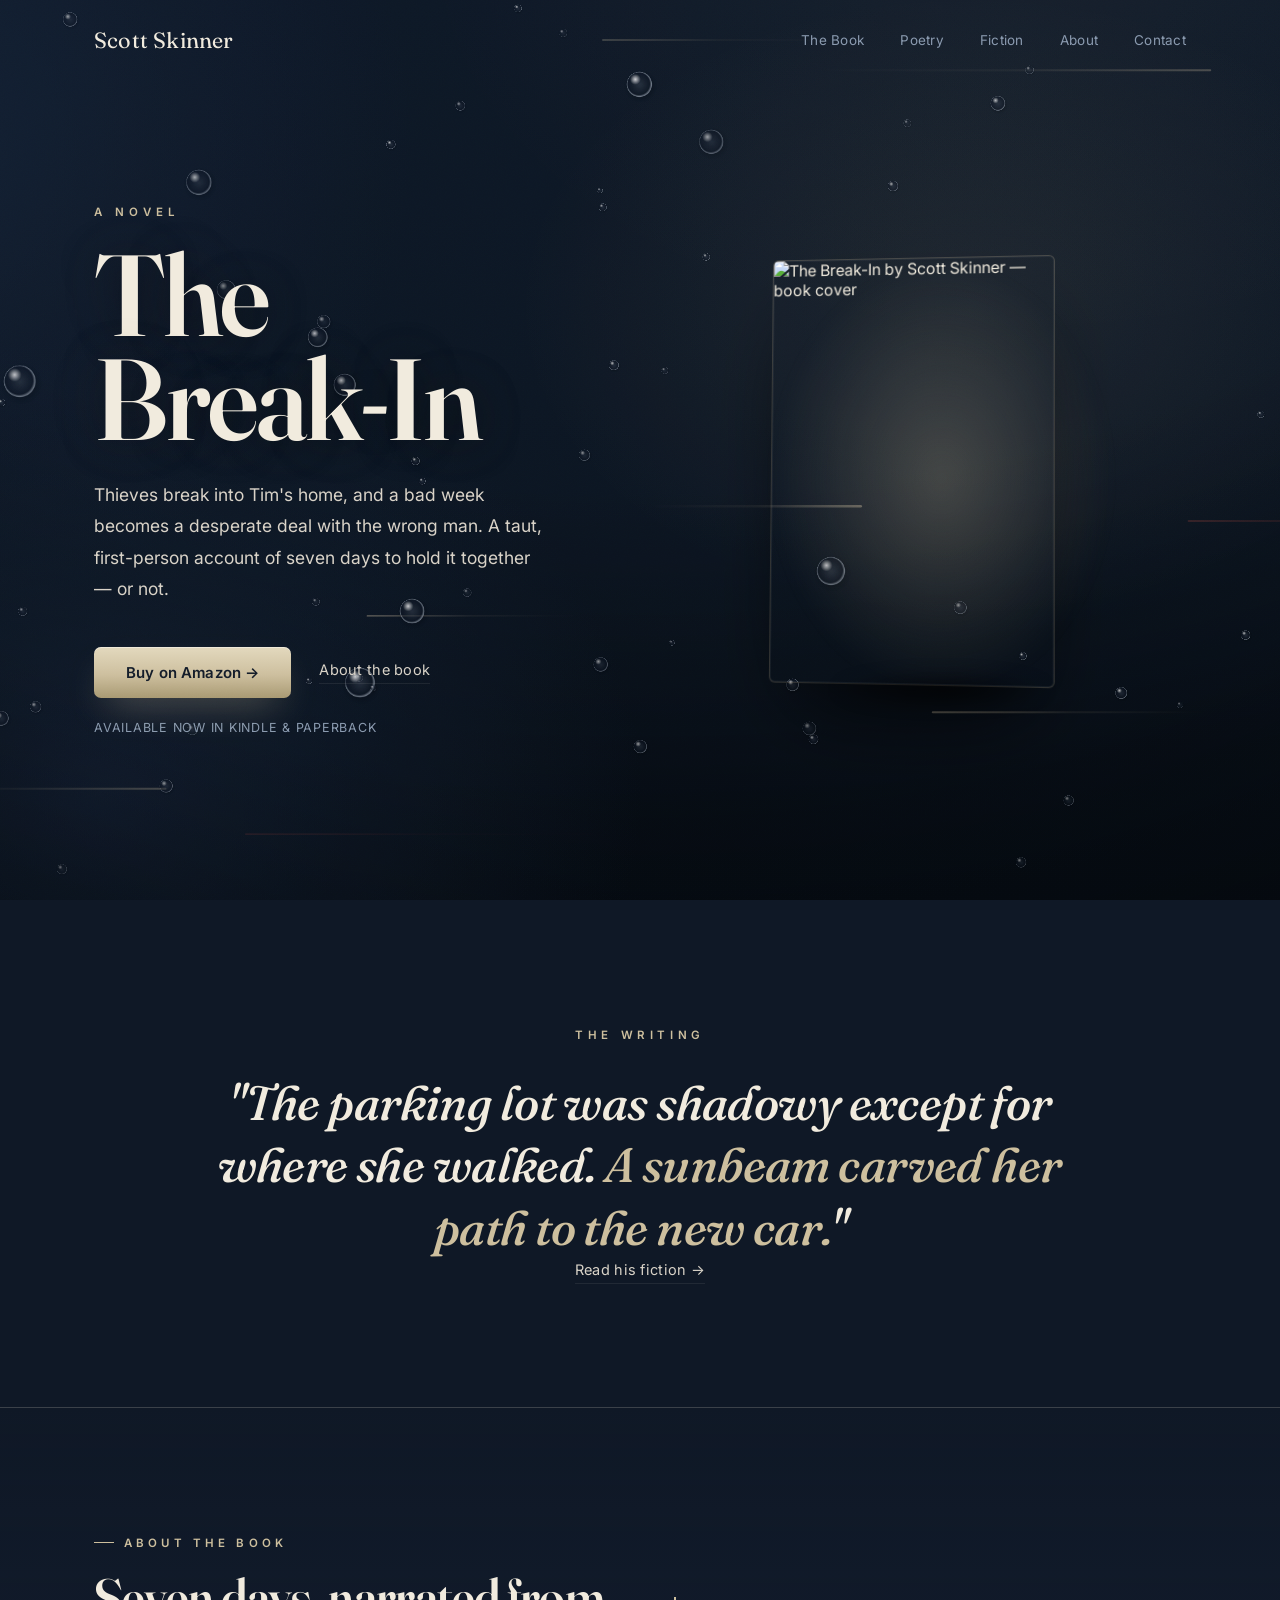
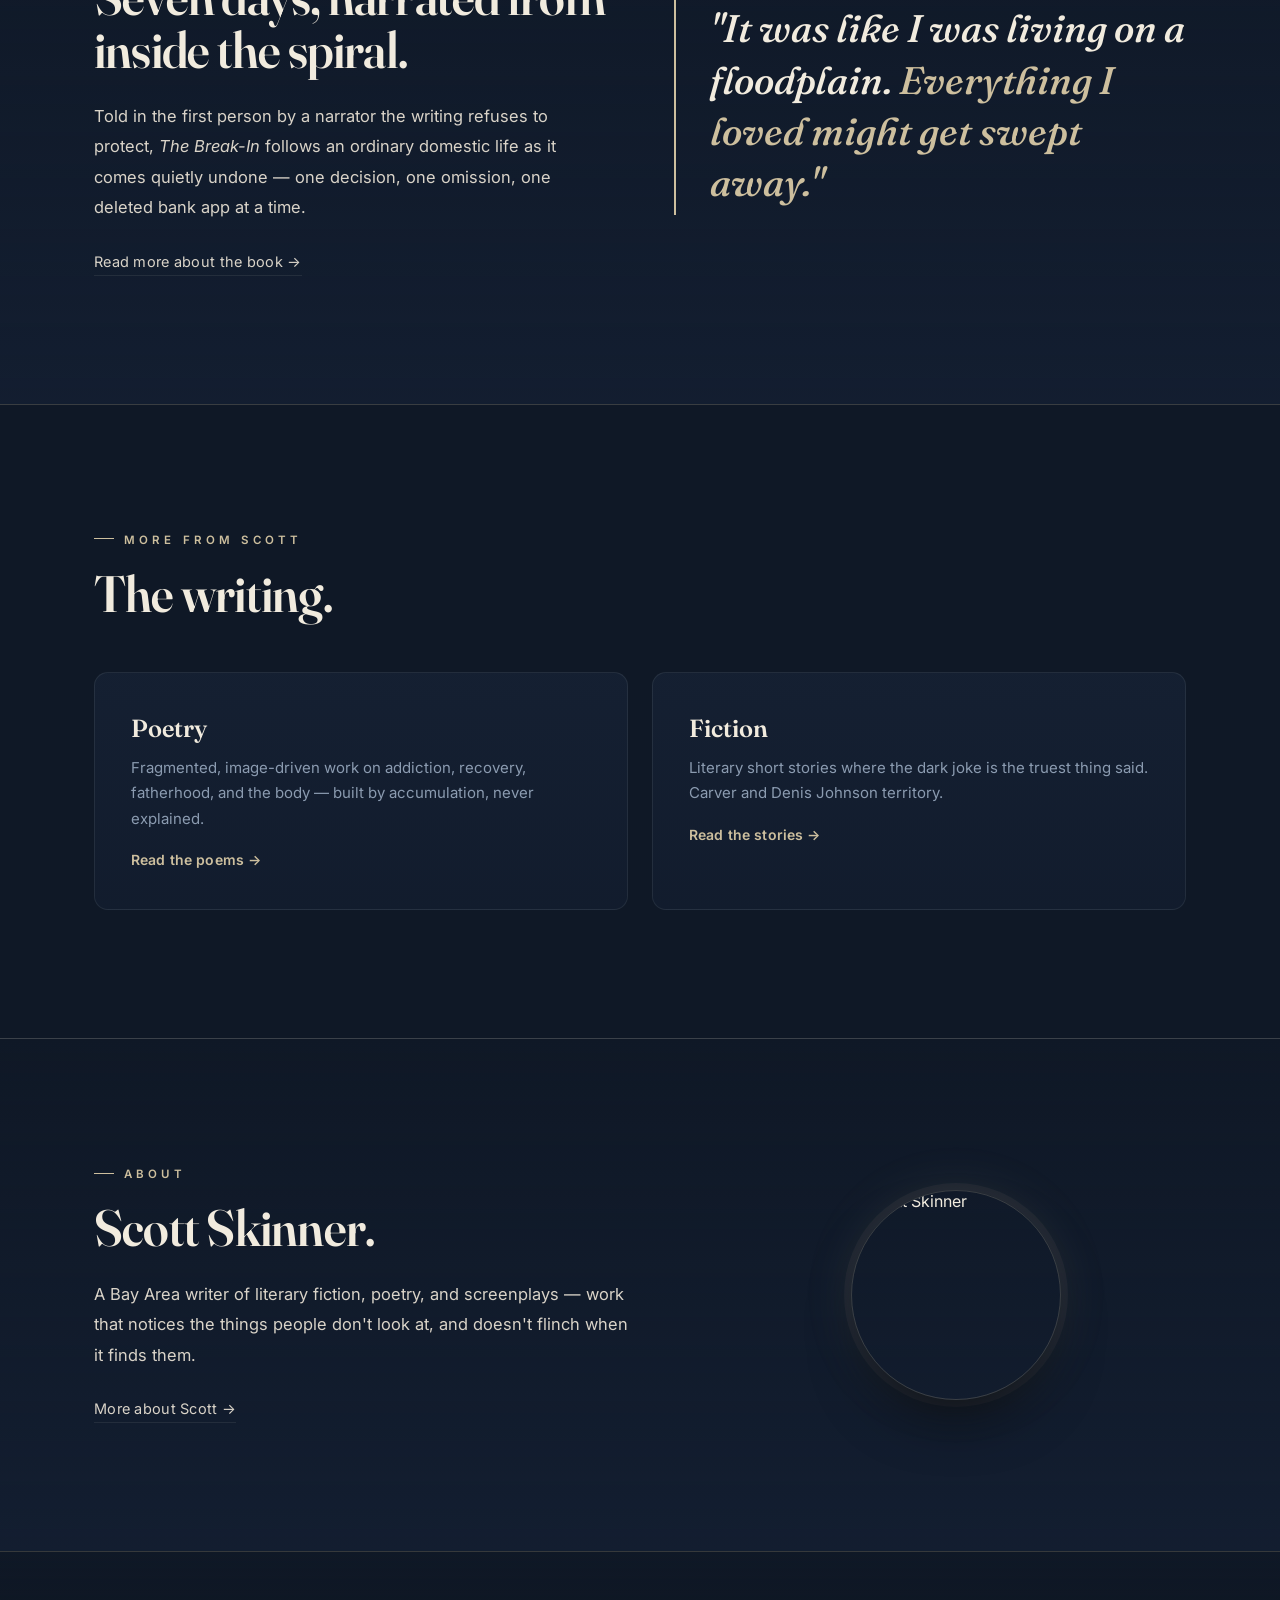
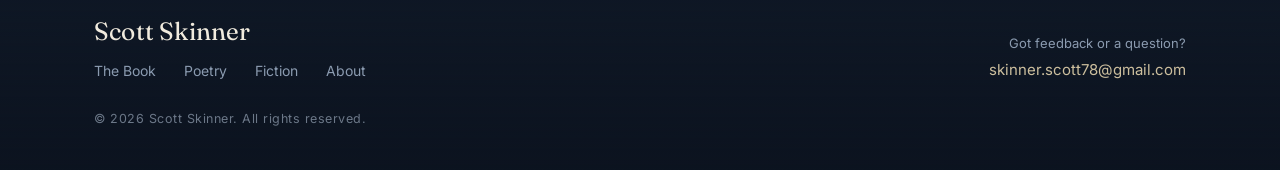
==== commit ed864003: "Add files via upload" ====
--- a/index.html
+++ b/index.html
@@ -46,6 +46,15 @@
         <a href="book.html"><img class="cover" alt="The Break-In by Scott Skinner — book cover"
           src="https://images.squarespace-cdn.com/content/v1/5fe2875d1dd9ae186b6ea6d9/cb7688f3-67c5-44fe-8488-13630094ca72/The-Break-In-Generic.jpg?format=1000w"></a>
       </div>
+    </div>
+  </section>
+
+  <!-- EXCERPT -->
+  <section class="band excerpt">
+    <div class="wrap">
+      <div class="label reveal">The writing</div>
+      <p class="q reveal d1">"The parking lot was shadowy except for where she walked. <span class="lead">A sunbeam carved her path to the new car.</span>"</p>
+      <a class="btn-ghost more reveal d2" href="https://blog.skinnerscott.com/blog?category=Fiction">Read his fiction →</a>
     </div>
   </section>
 
--- a/style.css
+++ b/style.css
@@ -48,7 +48,9 @@
 
 /* ambient layer — mounted only into a [data-fx] section (hero + book-page top) */
 [data-fx]{position:relative}
-[data-fx] > canvas.fxc{position:absolute;inset:0;z-index:0;pointer-events:none;opacity:.72}
+[data-fx] > canvas.fxc{position:absolute;inset:0;z-index:0;pointer-events:none;opacity:.95}
+[data-fx]::after{content:"";position:absolute;inset:0;z-index:0;pointer-events:none;
+  background:radial-gradient(135% 105% at 50% 32%, transparent 52%, rgba(0,0,0,.5) 100%)}
 [data-fx] > .wrap{position:relative;z-index:1}
 
 /* scroll progress */
@@ -88,7 +90,7 @@
 .kicker{position:relative;font-size:11.5px;font-weight:600;letter-spacing:.36em;text-transform:uppercase;color:var(--sand);margin-bottom:20px;padding-left:30px}
 .kicker::before{content:"";position:absolute;left:0;top:.5em;width:20px;height:1px;background:var(--sand)}
 .eyebrow{font-size:11.5px;font-weight:600;letter-spacing:.44em;text-transform:uppercase;color:var(--sand);margin-bottom:24px}
-h1.title{font-family:var(--serif);font-weight:600;font-size:clamp(3.4rem,8.4vw,7rem);line-height:.92;letter-spacing:-.022em;font-variation-settings:"opsz" 144}
+h1.title{font-family:var(--serif);font-weight:600;font-size:clamp(3.6rem,9vw,7.6rem);line-height:.9;letter-spacing:-.024em;font-variation-settings:"opsz" 144;text-shadow:0 2px 40px rgba(0,0,0,.45),0 0 70px rgba(205,191,158,.1)}
 h2{font-family:var(--serif);font-weight:600;font-size:clamp(2.1rem,4.2vw,3.2rem);line-height:1.04;letter-spacing:-.015em;font-variation-settings:"opsz" 110}
 .lede{margin-top:28px;max-width:450px;font-size:17.5px;line-height:1.8;color:var(--bone-dim)}
 .formats{margin-top:22px;font-size:12.5px;letter-spacing:.06em;text-transform:uppercase;color:var(--muted)}
@@ -106,9 +108,9 @@
 
 /* ---------- cover art ---------- */
 .cover-wrap{justify-self:center;position:relative;perspective:1300px}
-.cover-wrap::before{content:"";position:absolute;inset:-12% -12% -16%;z-index:-1;
-  background:radial-gradient(closest-side,rgba(205,191,158,.16),rgba(205,191,158,.04) 55%,transparent 75%);
-  filter:blur(6px)}
+.cover-wrap::before{content:"";position:absolute;inset:-16% -16% -20%;z-index:-1;
+  background:radial-gradient(closest-side,rgba(205,191,158,.26),rgba(205,191,158,.06) 55%,transparent 75%);
+  filter:blur(8px)}
 .cover-wrap::after{content:"";position:absolute;left:8%;right:8%;bottom:-7%;height:11%;z-index:-1;
   background:radial-gradient(closest-side,rgba(0,0,0,.6),transparent 75%);filter:blur(8px)}
 .cover{width:min(370px,82%);aspect-ratio:1/1.5;object-fit:cover;border-radius:5px;
@@ -120,6 +122,13 @@
 .pullquote{position:relative;font-family:var(--serif);font-style:italic;font-weight:500;
   font-size:clamp(1.7rem,3vw,2.5rem);line-height:1.34;color:var(--bone);border-left:2px solid var(--sand);padding:6px 0 6px 34px}
 .pullquote span{color:var(--sand)}
+
+/* ---------- excerpt band ---------- */
+.excerpt{text-align:center}
+.excerpt .label{font-size:11.5px;font-weight:600;letter-spacing:.4em;text-transform:uppercase;color:var(--sand);margin-bottom:30px}
+.excerpt .q{font-family:var(--serif);font-style:italic;font-weight:500;font-size:clamp(1.8rem,3.8vw,3rem);line-height:1.3;color:var(--bone);max-width:900px;margin:0 auto;letter-spacing:-.012em}
+.excerpt .q .lead{color:var(--sand)}
+.excerpt .more{margin-top:36px}
 
 /* ---------- two-column band ---------- */
 .split{display:grid;grid-template-columns:1fr 1fr;gap:68px;align-items:center}
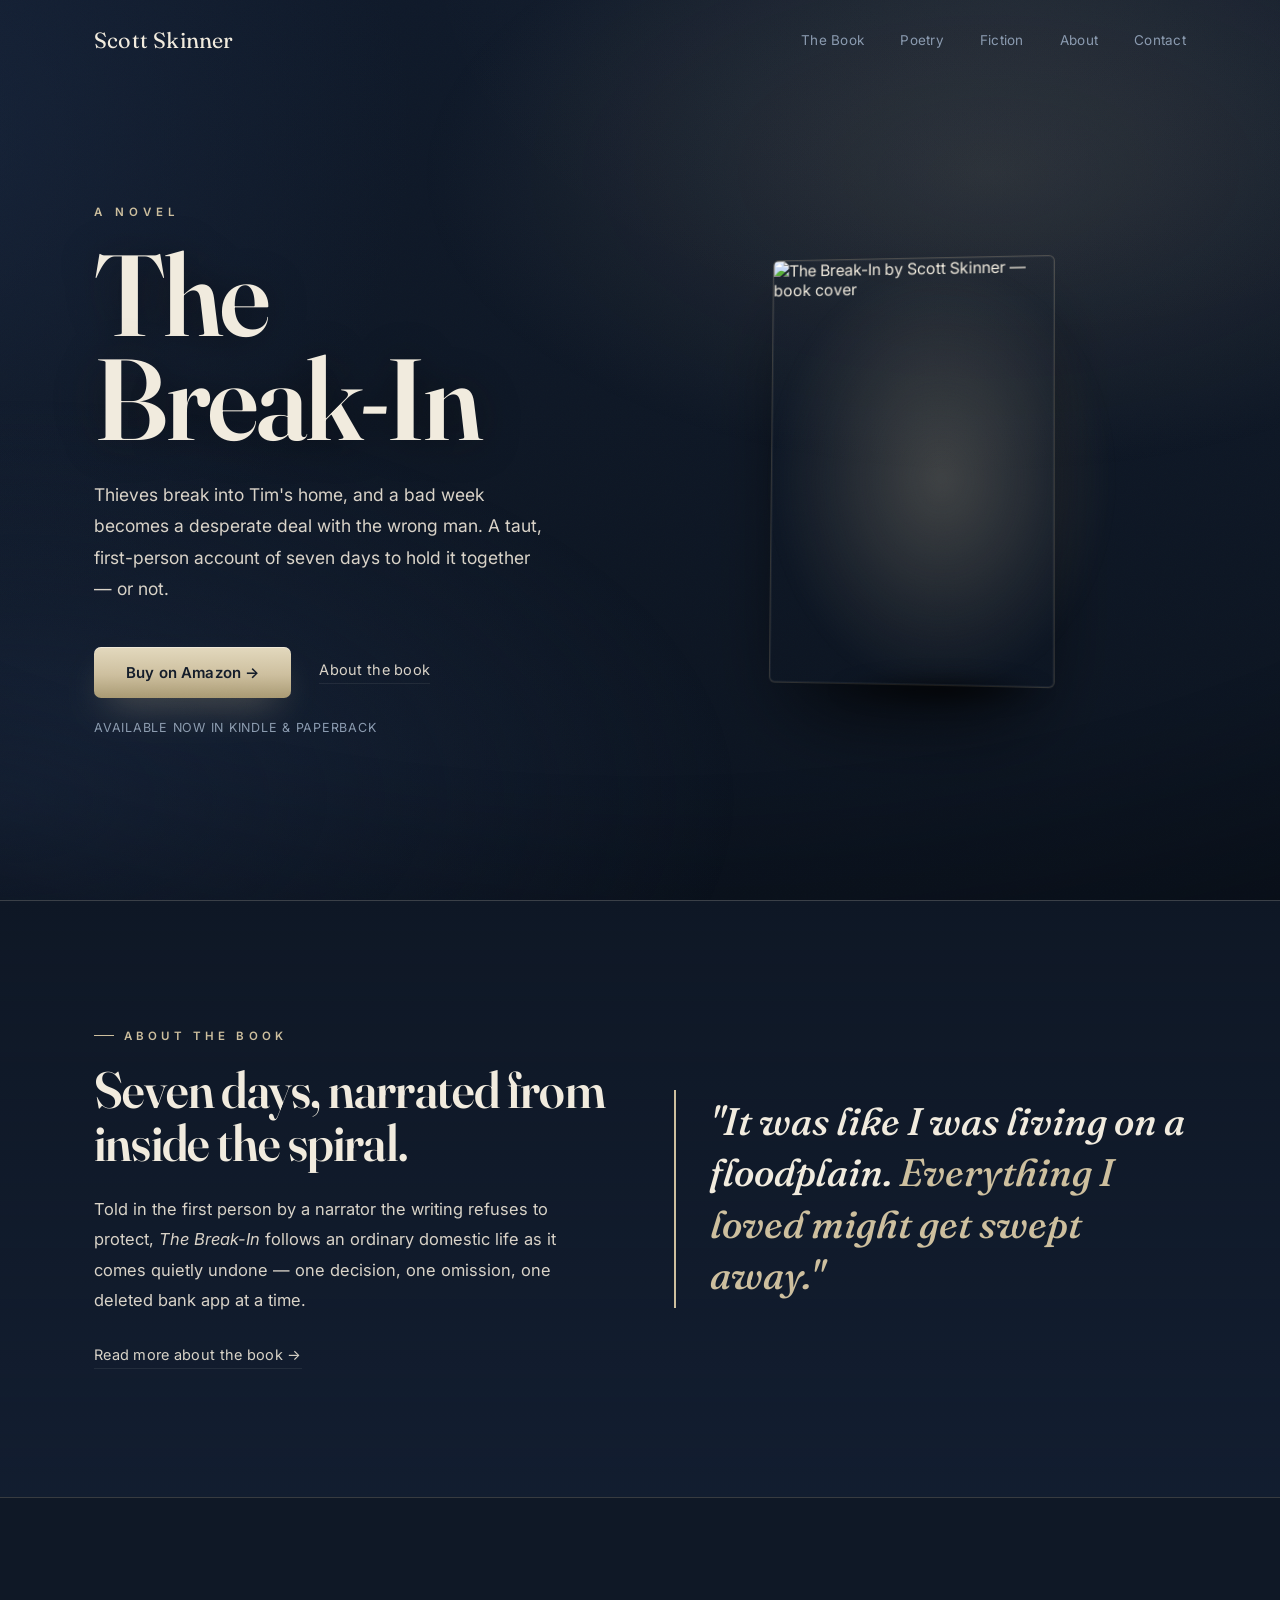
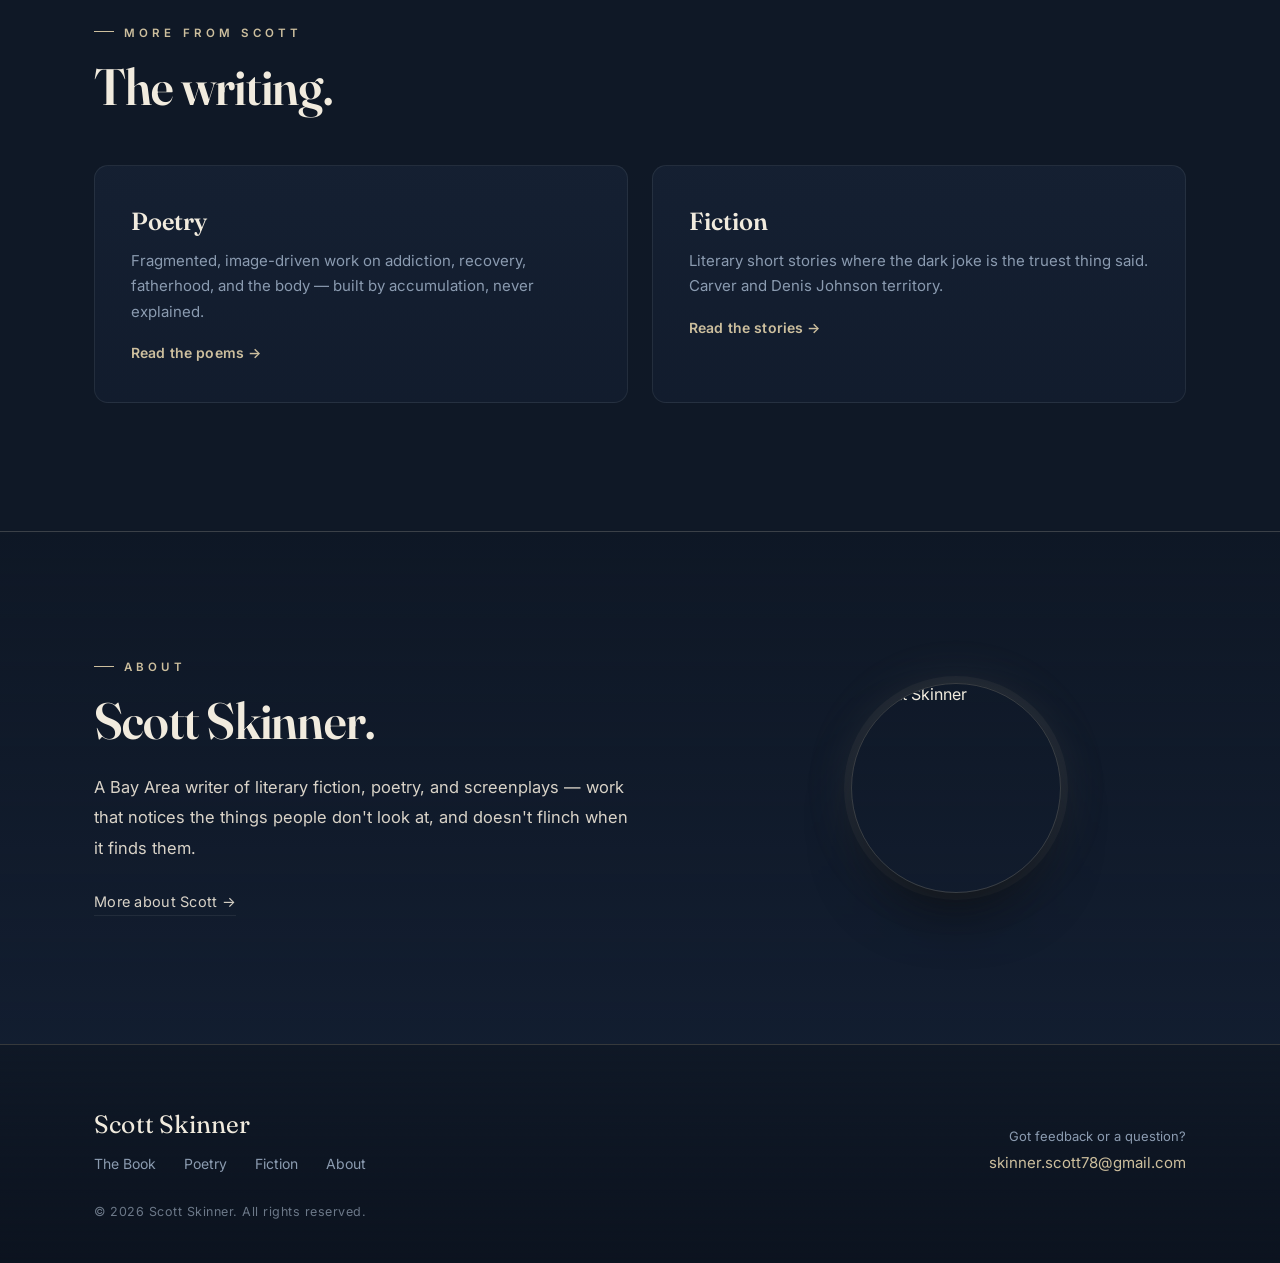
==== commit 897836c3: "Add files via upload" ====
--- a/index.html
+++ b/index.html
@@ -46,15 +46,6 @@
         <a href="book.html"><img class="cover" alt="The Break-In by Scott Skinner — book cover"
           src="https://images.squarespace-cdn.com/content/v1/5fe2875d1dd9ae186b6ea6d9/cb7688f3-67c5-44fe-8488-13630094ca72/The-Break-In-Generic.jpg?format=1000w"></a>
       </div>
-    </div>
-  </section>
-
-  <!-- EXCERPT -->
-  <section class="band excerpt">
-    <div class="wrap">
-      <div class="label reveal">The writing</div>
-      <p class="q reveal d1">"The parking lot was shadowy except for where she walked. <span class="lead">A sunbeam carved her path to the new car.</span>"</p>
-      <a class="btn-ghost more reveal d2" href="https://blog.skinnerscott.com/blog?category=Fiction">Read his fiction →</a>
     </div>
   </section>
 
--- a/style.css
+++ b/style.css
@@ -46,12 +46,23 @@
 img{display:block;max-width:100%}
 .wrap{max-width:1180px;margin:0 auto;padding:0 44px}
 
-/* ambient layer — mounted only into a [data-fx] section (hero + book-page top) */
-[data-fx]{position:relative}
-[data-fx] > canvas.fxc{position:absolute;inset:0;z-index:0;pointer-events:none;opacity:.95}
+/* ambient layer — one slow, quiet light. Pure CSS (transform/opacity only),
+   so it runs smoothly and identically on phone + desktop and is never tied
+   to scrolling. Mounted into a [data-fx] section (hero + book-page top). */
+[data-fx]{position:relative;overflow:hidden}
+[data-fx]::before{content:"";position:absolute;inset:-12% -12% 0;z-index:0;pointer-events:none;
+  background:
+    radial-gradient(58% 48% at 72% 28%, rgba(205,191,158,.13), transparent 62%),
+    radial-gradient(72% 62% at 10% 90%, rgba(29,44,71,.6), transparent 64%);
+  animation:fxdrift 28s var(--ease) infinite alternate;
+  will-change:transform,opacity}
 [data-fx]::after{content:"";position:absolute;inset:0;z-index:0;pointer-events:none;
-  background:radial-gradient(135% 105% at 50% 32%, transparent 52%, rgba(0,0,0,.5) 100%)}
+  background:radial-gradient(135% 100% at 50% 26%, transparent 60%, rgba(0,0,0,.4) 100%)}
 [data-fx] > .wrap{position:relative;z-index:1}
+@keyframes fxdrift{
+  from{transform:translate3d(-1.5%,-1%,0) scale(1.02);opacity:.8}
+  to{transform:translate3d(2%,1.5%,0) scale(1.06);opacity:1}
+}
 
 /* scroll progress */
 .scroll-progress{position:fixed;top:0;left:0;height:2px;width:0;z-index:60;
@@ -98,11 +109,6 @@
 
 /* ---------- hero (home) ---------- */
 .hero{position:relative;min-height:100vh;display:flex;align-items:center;padding:130px 0 90px;overflow:hidden}
-.hero::before{content:"";position:absolute;inset:0;pointer-events:none;
-  background:
-    radial-gradient(760px 520px at 76% 34%, rgba(205,191,158,.1), transparent 60%),
-    radial-gradient(900px 760px at 8% 88%, rgba(29,44,71,.55), transparent 60%),
-    radial-gradient(120% 90% at 50% 0%, transparent 60%, rgba(0,0,0,.4) 100%)}
 .hero-grid{position:relative;display:grid;grid-template-columns:1.05fr .95fr;gap:64px;align-items:center;width:100%}
 .cta-row{margin-top:42px;display:flex;align-items:center;gap:28px;flex-wrap:wrap}
 
@@ -122,13 +128,6 @@
 .pullquote{position:relative;font-family:var(--serif);font-style:italic;font-weight:500;
   font-size:clamp(1.7rem,3vw,2.5rem);line-height:1.34;color:var(--bone);border-left:2px solid var(--sand);padding:6px 0 6px 34px}
 .pullquote span{color:var(--sand)}
-
-/* ---------- excerpt band ---------- */
-.excerpt{text-align:center}
-.excerpt .label{font-size:11.5px;font-weight:600;letter-spacing:.4em;text-transform:uppercase;color:var(--sand);margin-bottom:30px}
-.excerpt .q{font-family:var(--serif);font-style:italic;font-weight:500;font-size:clamp(1.8rem,3.8vw,3rem);line-height:1.3;color:var(--bone);max-width:900px;margin:0 auto;letter-spacing:-.012em}
-.excerpt .q .lead{color:var(--sand)}
-.excerpt .more{margin-top:36px}
 
 /* ---------- two-column band ---------- */
 .split{display:grid;grid-template-columns:1fr 1fr;gap:68px;align-items:center}
@@ -187,11 +186,17 @@
 
 @media(prefers-reduced-motion:reduce){
   .reveal{transition:none;opacity:1;transform:none;filter:none}
+  [data-fx]::before{animation:none}
   html{scroll-behavior:auto}
 }
 
 /* ---------- responsive ---------- */
 @media(max-width:880px){
+  /* fixed background-attachment + the soft-light grain overlay both force
+     expensive recompositing on every scroll frame on iOS — drop them on
+     phones so scrolling stays smooth. */
+  body{background-attachment:scroll}
+  body::after{display:none}
   .wrap{padding:0 24px}
   .navlinks{display:none}
   .menu-btn{display:block}
